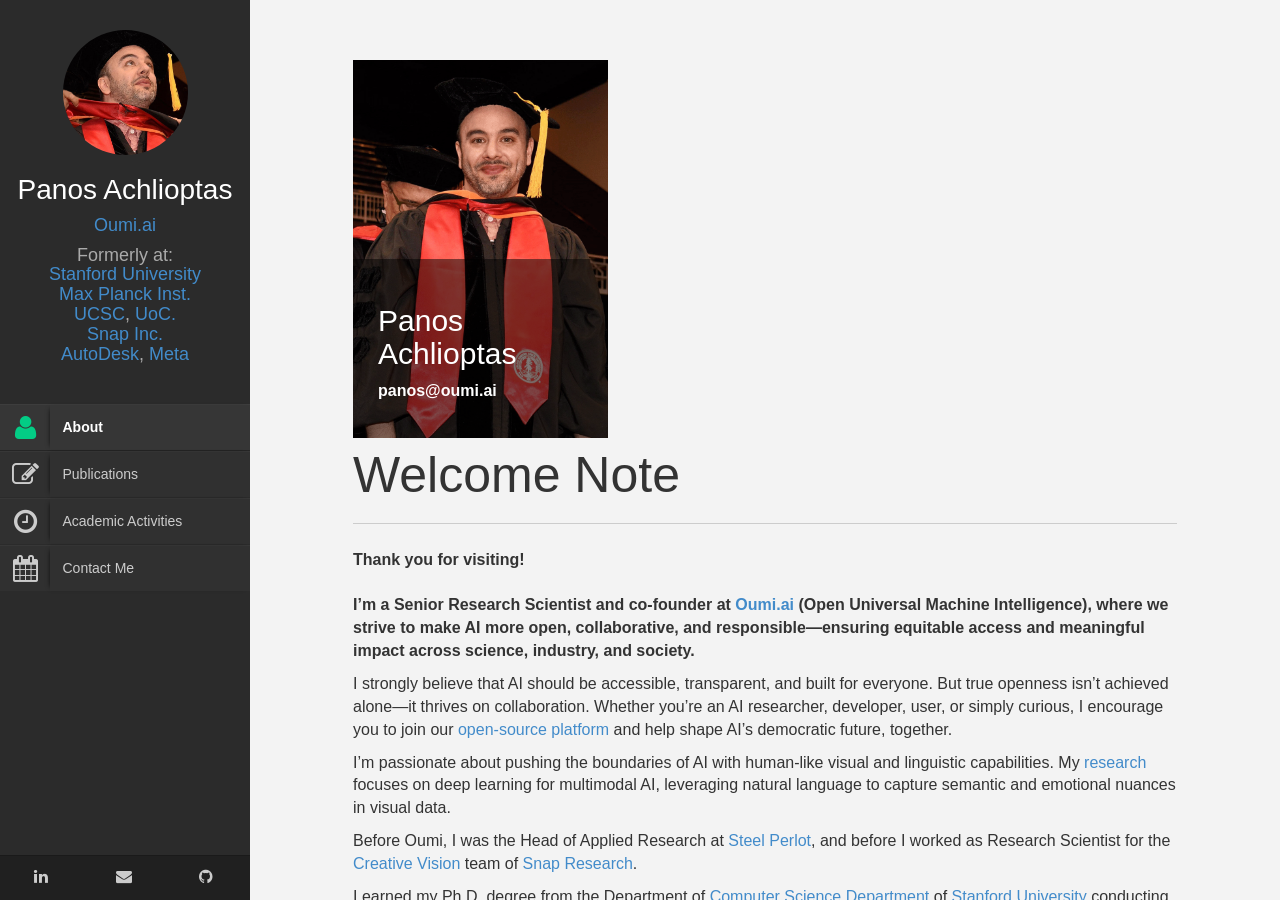
==== index.html @ 05453a34 "Init" ====
<!DOCTYPE html>
<html lang="en">
    <head>        
        <!-- Google tag (gtag.js) -->
        <script async src="https://www.googletagmanager.com/gtag/js?id=G-FHZW2W76WM"></script>
        <script>
            window.dataLayer = window.dataLayer || [];
            function gtag(){dataLayer.push(arguments);}
            gtag('js', new Date());

            gtag('config', 'G-FHZW2W76WM');
        </script>
    
        <title>Panos Achlioptas</title>
        <meta http-equiv="Content-Type" content="text/html; charset=UTF-8">
        <meta name="author" content="owwwlab.com">
        <meta name="viewport" content="width=device-width, initial-scale=1, maximum-scale=1">        
        <meta name="description" content="Personal webpage" />
        <meta name="keywords" content="panos, achlioptas, αχλιοπτας, παναγιωτης, πανος, stanford, machine learning, deep learning, graphics, art, language, emotions" />
        <link rel="shortcut icon" href="img/favicons/evo_team.png">

        <!--CSS styles-->
        <link rel="stylesheet" href="css/bootstrap.css">
        <link rel="stylesheet" href="css/font-awesome.min.css">  
        <link rel="stylesheet" href="css/perfect-scrollbar-0.4.5.min.css">
        <link rel="stylesheet" href="css/magnific-popup.css">
        <link rel="stylesheet" href="css/style.css">
        <link id="theme-style" rel="stylesheet" href="css/styles/default.css">

        
        <!--/CSS styles-->
        <!--Javascript files-->
        <script type="text/javascript" src="js/jquery-1.10.2.js"></script>
        <script type="text/javascript" src="js/TweenMax.min.js"></script>
        <script type="text/javascript" src="js/jquery.touchSwipe.min.js"></script>
        <script type="text/javascript" src="js/jquery.carouFredSel-6.2.1-packed.js"></script>
        
        <script type="text/javascript" src="js/modernizr.custom.63321.js"></script>
        <script type="text/javascript" src="js/jquery.dropdownit.js"></script>

        <script type="text/javascript" src="js/jquery.stellar.min.js"></script>
        <script type="text/javascript" src="js/ScrollToPlugin.min.js"></script>

        <script type="text/javascript" src="js/bootstrap.min.js"></script>

        <script type="text/javascript" src="js/jquery.mixitup.min.js"></script>

        <script type="text/javascript" src="js/masonry.min.js"></script>

        <script type="text/javascript" src="js/perfect-scrollbar-0.4.5.with-mousewheel.min.js"></script>

        <script type="text/javascript" src="js/magnific-popup.js"></script>
        <script type="text/javascript" src="js/custom.js"></script>

        <!--/Javascript files-->

    </head>
    
    <body>

        <div id="wrapper">
            <a href="#sidebar" class="mobilemenu"><i class="icon-reorder"></i></a>
            
            <div id="sidebar">
                <div id="main-nav">
                    <div id="nav-container">
                        <div id="profile" class="clearfix">
                            <div class="portrate hidden-xs"></div>                            
                            <div class="title">
                                <h2>Panos Achlioptas</h2>
                                <h3>
                                    <a href="https://www.oumi.ai/">Oumi.ai</a>                                   
                                </h3>                                                    
                                <h3>Formerly at:<br>
                                    <a href="https://cs.stanford.edu/">Stanford University</a>
                                    <br>
                                    <a href="https://is.mpg.de/">Max Planck Inst.</a>
                                    <br> 
                                    <a href="https://stemcellgenomics.ucsc.edu/">UCSC</a>, <a href="https://www.csd.uoc.gr/CSD/index.jsp?lang=en">UoC.</a>
                                    <br> <a href="https://research.snap.com/team/category/all.html">Snap Inc.</a>
                                    <br>
                                    <a href="https://www.autodeskresearch.com/about">AutoDesk</a>, <a href="https://ai.facebook.com/">Meta</a>
                                    <br>
                                </h3>                                    
                            </div>
                            
                        </div>
                        <ul id="navigation">
                            <li class="currentmenu">
                              <a href="index.html">
                                <div class="icon icon-user"></div>
                                <div class="text">About</div>
                              </a>
                            </li>  

                            <li>
                              <a href="publication.html">
                                <div class="icon icon-edit"></div>
                                <div class="text">Publications</div>
                              </a>
                            </li> 
                            
                          <!--   <li>
                              <a href="projects.html">
                                <div class="icon icon-book"></div>
                                <div class="text">Projects</div>
                              </a>
                            </li> -->
                            

                            <li>
                              <a href="academic_activity.html">
                                <div class="icon icon-time"></div>
                                <div class="text">Academic Activities</div>
                              </a>
                            </li>

                            <!--
                            <li>
                              <a href="gallery.html">
                                <div class="icon icon-picture"></div>
                                <div class="text">Gallery</div>
                              </a>
                            </li>
                            -->

                            <li>
                              <a href="contact.html">
                                  <div class="icon icon-calendar"></div>
                                  <div class="text">Contact Me</div>
                              </a>
                            </li>

                            <!--
                            <li>
                              <a href="cv.pdf">
                                  <div class="icon icon-download-alt"></div>
                                  <div class="text">Download CV</div>
                              </a>
                            </li>
                            -->
                        </ul>
                    </div>        
                </div>
                
                
                <div class="social-icons">
                    <ul>
                        <li>
                            <a href="https://www.linkedin.com/in/panos-achlioptas-809b67249"><i class="icon-linkedin"></i></a>
                        </li>
                        
                        <li>
                        	<a href = "mailto: pachlioptas@gmail.com" target="_blank"><i class="icon-envelope"></i></a>                            
                        </li>

                        <li>
                            <a href="https://www.github.com/optas"> <i class="icon-github"> </i> </a>
                        </li>

                    </ul>
                </div>                    
            </div>

            <div id="main">
            
                <div id="biography" class="page home" data-pos="home">
                    <div class="pageheader">
                        <div class="headercontent">
                            <div class="section-container">
                                
                                <div class="row">
                                    <div class="col-sm-2 visible-sm"></div>
                                          
                                    <div class="col-sm-8 col-md-4">
                                        <div class="biothumb">
                                            <img alt="image" src="img/personal/personal-big.png" class="img-responsive">
											
                                            <div class="overlay">
												<h2 class="">Panos Achlioptas</h2>
                                                <ul class="list-unstyled">                  
                                                <li><b>panos@oumi.ai</b></li>
                                                </ul>
                                            </div>
                                        </div>                                        
                                    </div>

                                    <div class="clearfix visible-sm visible-xs"></div>
                                    <div class="col-sm-8 col-md-12">
                                        <h5 class="title">Welcome Note</h5>
                                       


<p> 
<strong>Thank you for visiting! <br><br>
    I’m a Senior Research Scientist and co-founder at <a href="http://www.oumi.ai/">Oumi.ai</a> (Open Universal Machine Intelligence), where we strive to make AI more open, collaborative, and responsible—ensuring equitable access and meaningful impact across science, industry, and society.

</strong>

</p>  

<p> I strongly believe that AI should be accessible, transparent, and built for everyone. But true openness isn’t achieved alone—it thrives on collaboration. 
    
Whether you’re an AI researcher, developer, user, or simply curious, I encourage you to join our <a href="https://github.com/oumi-ai/oumi"> open-source platform</a> and help shape AI’s democratic future, together.
</p>

<p>
I’m passionate about pushing the boundaries of AI with human-like visual and linguistic capabilities. My <a href="publication.html">research</a> focuses on deep learning for multimodal AI, leveraging natural language to capture semantic and emotional nuances in visual data.
</p>

<p>Before Oumi, I was the Head of Applied Research at <a href="https://www.steelperlot.com/"> Steel Perlot</a>, and before I worked as Research Scientist for the <a href="https://research.snap.com/team/category/creative-vision/">Creative Vision</a> team of <a href=https://research.snap.com/>Snap Research</a>. 
</p>

<p>I earned  my Ph.D. degree from the Department of <a href="http://www-cs.stanford.edu/">Computer Science Department</a> of <a href="http://www.stanford.edu/">Stanford University</a> conducting research with the <a href="http://geometry.stanford.edu/">Geometric Computing Lab</a> under the supervision of <a href="https://geometry.stanford.edu/member/guibas/">Leo Guibas</a>. 
</p>


<!-- <p>During my PhD, I interned at the <a href="https://research.fb.com/category/facebook-ai-research/"> Facebook AI Research Lab (FAIR) </a> in Menlo Park and, before that, at <a href="https://www.autodeskresearch.com/about"> Autodesk Research </a> in San Francisco. Before that, I was a research assistant in the <a href="https://hausslergenomics.ucsc.edu"> Haussler Lab </a> at <a href="https://www.ucsc.edu">UCSC</a> and an Erasmus scholar at the <a href=https://is.tuebingen.mpg.de> Max Planck Institute for Intelligent Systems </a>in Tüebingen, DE.</p> -->

<!-- <p> Previously, I did my Master's Thesis at <a href="http://www.stanford.edu/">Stanford</a> and my Diploma Thesis with the <a href="http://spl.edu.gr">Signal Processing Laboratory </a> affiliated with the <a href="http://www.csd.uoc.gr">Computer Science Department</a> of the <a href="http://www.en.uoc.gr">University of Crete</a>.</p> -->

<!-- <p style='text-align: right; font-size: 13pt; padding-top: 10px; font-family:Lucida Sans Typewriter'> 
    <a href='https://en.wikipedia.org/wiki/Philotimo'>Φιλότιμο</a>, 
    <a href='https://greekerthanthegreeks.com/2015/03/lost-in-translation-word-of-day-meraki.html'> Μεράκι</a>,
    <a href='https://en.wikipedia.org/wiki/Color_wheel_theory_of_love#Agape'>Αγάπη.</a>
</p> -->

</div>  
</div>
</div>        
</div>
</div>




<div class="container" id ="Outreach">
        <div class="row">
            <div class="col-lg-12 col-md-12 col-sm-12 col-sx-12">
                <h2 class="section-heading text-center">Outreach</h2>
                <hr class="primary" />
                &nbsp;

<p style="margin-bottom:5px">On weekends, depending on availability, I voluntarily host <strong>office hours for students</strong> (especially underrepresented groups and junior students) who want to get into or dive deeper into the fields of Machine Learning, Computer Vision, or NLP. Each slot is 20-minutes long. If you want to schedule a meeting, please fill out this <a href="https://forms.gle/BVUSYn7bXf8HnkuJ6"> questionnaire</a>.</p>
</div>
</div>
</div>



		<div class="container" id ="news">
			<div class="row">
				<div class="col-lg-12 col-md-12 col-sm-12 col-sx-12">
					<h2 class="section-heading text-center">Notable Updates</h2>
					<hr class="primary" />
					&nbsp;
                    
                    <p style="font-size:11pt; margin-bottom:5px">
                        <b>January 2025:</b> We’re officially out of stealth! The press is taking notice—check out our coverage in 
                        <a href="https://venturebeat.com/ai/ex-google-apple-engineers-launch-unconditionally-open-source-oumi-ai-platform-that-could-help-to-build-the-next-deepseek/" target="_blank" rel="noopener noreferrer">VentureBeat</a>, 
                        <a href="https://www.geekwire.com/2025/ex-google-apple-engineers-raise-10m-to-give-ai-its-linux-moment-with-new-open-source-platform/" target="_blank" rel="noopener noreferrer">GeekWire</a>, and 
                        <a href="https://thenewstack.io/making-good-on-the-promise-of-open-source-ai/" target="_blank" rel="noopener noreferrer">The New Stack</a>.
                      </p>

                    <p style="font-size:11pt;margin-bottom:5px"><b>June 2023:</b> 
                        I have two first-author papers appearing in <a href="https://cvpr2023.thecvf.com/">CVPR-2023</a>, Vancouver. <a href="https://affective-explanations.org/"> Affection</a> and <a href="https://changeit3d.github.io/"> ShapeTalk</a>. A big shout-out to all my co-authors who have made these works a reality shared at the top-tier level of our research community.
                    </p>    

                    <p style="font-size:11pt;margin-bottom:5px"><b>April 2023:</b> 
                        Our third workshop at the intersection of <i>3D scenes and natural language</i> for common objects (<a href="https://languagefor3dscenes.github.io/ICCV2023/">L3DS</a>) will be part of the <a href="https://iccv2023.thecvf.com/"> ICCV-2023</a> workshop series.                        
                    </p>       

                    <p style="font-size:11pt;margin-bottom:5px"><b>December 2022:</b> 
                        My first last-author paper is now a reality (<a href="https://scanents3d.github.io/">ScanEnts3D</a>). In this work, we exploit dense correspondences between 3D objects in scenes and referential language and improve the SoTA in two essential multi-modal tasks in 3D scenes. Big shout-out to my amazing intern <a href="https://cemse.kaust.edu.sa/people/person/ahmed-s-abdelreheem">Ahmed Abdelreheem</a> for all his hard work.
                      </p>

                
                    <p style="font-size:11pt;margin-bottom:5px"><b>November 2022:</b> 
                        <a href="https://arxiv.org/abs/2212.05011">LADIS</a>, a rigorous framework for improving shape editing models of 3D objects via language, will appear in the findings of <a href="https://2022.emnlp.org/"> EMNLP-2022</a>. 
                    </p>                                         


                    <p style="font-size:11pt;margin-bottom:5px"><b>October 2022:</b> 
                        A big milestone in my "quest" of developing <b>more emotionally aware, and human-centric AI</b> is achieved. <a href="https://affective-explanations.org/">Affection</a> is now on <a href="https://arxiv.org/abs/2210.01946"> arXiv</a>.
                    </p>                                         


                    <p style="font-size:11pt;margin-bottom:5px"><b>April 2022:</b> 
                        <a href="https://arxiv.org/abs/2204.00604">Dance2Music-GAN</a>, a practical adversarial multi-modal framework that generates complex musical samples conditioned on dance videos, will appear at <a href="https://eccv2022.ecva.net/"> ECCV-2022</a>.                       
                    </p>                                                            
                    

                    <p style="font-size:11pt;margin-bottom:5px"><b>March 2022:</b> 
                       Our second workshop at the intersection of <strong>3D scenes and natural language</strong> for common objects (<a href="https://languagefor3dscenes.github.io/ECCV2022/">L3DS</a>), will be part of the <a href="https://eccv2022.ecva.net/program/"> ECCV-2022</a> workshop series. We are looking forward to a happy reunion and passionate, productive discussions.
                    </p>                                        


                    <p style="font-size:11pt;margin-bottom:5px"><b>March 2022:</b> 
                       <a href="https://formyfamily.github.io/NeROIC/">NeROIC</a>, a novel <strong>object acquisition framework</strong> which exploits and extends radiance fields to capture high-quality 3D objects from online <strong>image</strong> collections, will appear at <a href="https://s2022.siggraph.org/"> SIGGRAPH-2022</a>.
                    </p>                                        


                    <p style="font-size:11pt;margin-bottom:5px"><b>March 2022:</b> 
                       <a href="https://arxiv.org/abs/2112.06390">PartGlot</a>, which opens the door for the automatic recognition and localization of shape-parts via referential language <strong>alone</strong>, will appear with an oral presentation in <a href="https://cvpr2022.thecvf.com/">CVPR-2022</a>.
                    </p>                                        

                    <p style="font-size:11pt;margin-bottom:5px"><b>November 2021:</b> 
                       Gave a talk describing recent trends on Affective Deep Learning at <b>Stanford's 
                       STATS 281</b> <i>Statistical Analysis of Fine Art</i>.

                    </p>                    

                    <p style="font-size:11pt;margin-bottom:5px"><b>October 2021:</b> 
                       I am excited to start my new role as a Research Scientist for the <a href="https://research.snap.com/team/category/creative-vision/"> Creative Vision</a> of SNAP Research.
                    </p>

					<p style="font-size:11pt;margin-bottom:5px"><b>May 2021:</b> 
						The content of our CVPR-21 workshop <a href="https://language3dscenes.github.io/">L3DS</a> concerning language and 3D scenes has been finalized! Among others, we will host a benchmark challenge for <b>ReferIt3D</b>: (<a href="https://referit3d.github.io/benchmarks.html">here</a>).		
					</p>

					<p style="font-size:11pt;margin-bottom:5px"><b>March 2021:</b> 
						<a href="https://github.com/optas/artemis">ArtEmis</a> keeps growing. Now it is featured in <a href="https://www.forbes.com/sites/evaamsen/2021/03/30/artificial-intelligence-is-learning-to-categorize-and-talk-about-art/?sh=21d5d4fc37ac&utm_source=TWITTER&utm_medium=social&utm_content=4681414173&utm_campaign=sprinklrForbesScience&fbclid=IwAR1Q42fcjUIQK_qe9IgECgE7mXR_VTfzH77vnMWwp3Dwy8meXN5zy4Wt9T8">Forbes Science</a>.
					</p>

					<p style="font-size:11pt;margin-bottom:5px"><b>March 2021:</b> I successfully defended my <b>Ph.D. Thesis</b> titled <i>"Learning to Generate and Differentiate 3D Objects Using Geometry & Language"</i>.
					</p>

					<p style="font-size:11pt;margin-bottom:5px"><b>March 2021:</b>
						I will give a lightning talk on <i>"Art and AI"</i> during HAI’s <a href="https://hai.stanford.edu/2021-spring-conference-agenda">Intelligence Augmentation: AI Empowering People to Solve Global Challenges.</a> 
					</p>

					<p style="font-size:11pt;margin-bottom:5px"><b>March 2021: </b>Our work <a href="http://www.artemisdataset.org">ArtEmis</a>: <i> Affective Language for Visual Art</i> is provisionally accepted as an <i>Oral</i> presentation in <a href="http://cvpr2021.thecvf.com">CVPR-2021</a>.</p>

					<p style="font-size:11pt;margin-bottom:5px"><b>February 2021:</b>
					Our recent arXiv report (<a href="https://arxiv.org/abs/2101.07396">ArtEmis</a>) attracted some media attention:
						<a href="https://www.newscientist.com/article/2266240-ai-art-critic-can-predict-which-emotions-a-painting-will-evoke/">New Scientist</a>, 
						<a href="https://hai.stanford.edu/news/artists-intent-ai-recognizes-emotions-visual-art"> HAI</a>,
						<a href="https://www.marktechpost.com/2021/01/30/stanford-researchers-introduces-artemis-a-dataset-containing-439k-emotion-attributions/">MarkTechPost</a>, <a href=https://www.radio.com/kcbsradio> KCBS-Radio</a> (want to hear me talk about it? check the short interview below):
						<div style="text-align: center"><audio  controls> <source src="data/interviews/artemis/kcbs/SAT-AI-ART_2_2-6-21(disco_mix).mp3" type="audio/mpeg"></audio>
						</div>
					</p>

					<p style="font-size:11pt;margin-bottom:5px"><b>February 2021:
					</b> I will co-organize the 1st Workshop on <i>Language for 3D Scenes</i> in CVPR 2021. We hope to spark new interest in this emerging area!</p>
					<!-- (<a href="https://language3dscenes.github.io/">page-coming-soon</a>)  -->
					<p style="font-size:11pt;margin-bottom:5px"><b>February 2021:</b>
					I am initiating this "News" section. My intention is to give the <b>gist</b> of my (primarily) professional updates to visitors.</p>

<!-- 
					<p id="ShowLink_news"><a title="Show more News"
 href="#" onclick="var elements = document.getElementsByClassName('hidden_news');for(var i=0; i<elements.length; i++) {elements[i].style.display='block';}document.getElementById('ShowLink_news').style.display='none';document.getElementById('HideLink_news').style.display='block';return false;">Show more</a></p>
				<p id="HideLink_news" style="display:none"><a title="Show less News"
href="#" onclick="var elements = document.getElementsByClassName('hidden_news');for(var i=0; i<elements.length; i++) {elements[i].style.display='none';}document.getElementById('HideLink_news').style.display='none';document.getElementById('ShowLink_news').style.display='block';return false;">Show less</a></p> -->
				


				</div>
				</div>
				</div>



                

                
</div>
</div>
</body>
</html>
---- css/style.css ----
/* General styles
 **************************************************/
@font-face {
	font-family: 'Lato';
	font-style: normal;
	font-weight: 300;
	src: local('Lato Light'), local('Lato-Light'), url(http://themes.googleusercontent.com/static/fonts/lato/v6/KT3KS9Aol4WfR6Vas8kNcg.woff) format('woff');
}

@font-face {
	font-family: 'Lato';
	font-style: normal;
	font-weight: 400;
	src: local('Lato Regular'), local('Lato-Regular'), url(http://themes.googleusercontent.com/static/fonts/lato/v6/9k-RPmcnxYEPm8CNFsH2gg.woff) format('woff');
}

@font-face {
	font-family: 'Lato';
	font-style: normal;
	font-weight: 900;
	src: local('Lato Black'), local('Lato-Black'), url(http://themes.googleusercontent.com/static/fonts/lato/v6/BVtM30trf7q_jfqYeHfjtA.woff) format('woff');
}

@font-face {
	font-family: 'Lato';
	font-style: italic;
	font-weight: 400;
	src: local('Lato Italic'), local('Lato-Italic'), url(http://themes.googleusercontent.com/static/fonts/lato/v6/oUan5VrEkpzIazlUe5ieaA.woff) format('woff');
}

body {
	font-size: 16px;
	font-family: 'Lato', sans-serif;
	font-weight: 400;
	background: #4D4D4D;
}

a,a:hover,a:focus {
	text-decoration: none;
	outline: 0;
}

h1,h2,h3,h4,h5,h6,.h1,.h2,.h3,.h4,.h5,.h6 {
	font-family: "Lato", Helvetica, Arial, sans-serif;
	font-weight: 300;
}

/* mobile menu
 **************************************************/
.mobilemenu {
	position: fixed;
	top: 0px;
	left: 0;
	right: 0;
	z-index: 1002;
	font-size: 30px;
	padding: 2px 10px;
	background: #2b2b2b;
	display: block;
	width: 50px;
	height: 50px;
	color: #fff;
	display: none;
}

.mobilemenu:hover,.mobilemenu:focus {
	color: #fff;
}

/* layout
 **************************************************/
#main-nav {
	text-align: left;
	vertical-align: top;
	-webkit-user-select: none;
	-moz-user-select: none;
	-ms-user-select: none;
	user-select: none;
	width: 250px;
	background: #2b2b2b;
	position: absolute;
	left: 0;
	top: 0;
	bottom: 45px;
	overflow: hidden;
}

#main {
	position: absolute;
	left: 250px;
	right: 0;
	top: 0;
	bottom: 0;
	background: #fefefe;
	overflow: hidden;
}

.page {
	overflow: auto;
	position: absolute;
	top: 0;
	left: 0px;
	bottom: 0;
	width: 100%;
	background-color: #f7f7f7;
}

.home {
	left: 0px;
	z-index: 0;
	width: 100%;
}

#overlay {
	position: absolute;
	top: 0;
	left: 0px;
	bottom: 0;
	right: 0px;
	background-color: #000;
	-ms-filter: "progid:DXImageTransform.Microsoft.Alpha(Opacity=25)";
	filter: alpha(opacity=25);
	opacity: 0.25;
	display: none;
	z-index: 300;
	cursor: crosshair;
	cursor: url(../img/pointer.png), auto;
}

#runner {
	position: absolute;
	width: 30px;
	height: 20px;
	color: #fff;
	font-size: 20px;
	z-index: 2000;
}

.currentpage {
	-webkit-box-shadow: -2px 0 4px -2px rgba(0,0,0,.25);
	box-shadow: -2px 0 4px -2px rgba(0,0,0,.25);
}

/* sidebar
 **************************************************/
#nav-container {
	position: relative;
	padding-bottom: 75px;
	bottom: 0;
	height: 100%;
}

#profile {
	text-align: center;
	padding: 30px 10px;
	position: relative;
}

#profile .portrate {
	background-image: url("../img/personal/personal-image.jpg");
	width: 125px;
	margin: 0 auto;
	height: 125px;
	border-radius: 50%;

	-webkit-background-size: cover;
	-moz-background-size: cover;
	background-size: cover;
}

#profile .title h2 {
	font-size: 28px;
	font-weight: 300;
	color: #fff;
	margin: 20px 0 10px 0;
}

#profile .title h3 {
	font-size: 18px;
	font-weight: 300;
	color: #aaa;
	margin: 0px 0 10px 0;
}

ul#navigation {
	padding: 0;
	margin: 0;
}

ul#navigation li {
	display: block;
	float: none;
	clear: both;
	background: #303030;
	border-top: 1px solid #373737;
	border-bottom: 1px solid #2B2B2B;

	-webkit-transition: background 0.5s;
	-moz-transition: background 0.5s;
	-o-transition: background 0.5s;
	-ms-transition: background 0.5s;
	transition: background 0.5s;
}

ul#navigation li a {
	color: #ccc;
	font-size: 14px;
}

ul#navigation li:hover,ul#navigation li:focus {
	background: #363636;
}

ul#navigation li:hover a,ul#navigation li:focus a {
	color: #f7f7f7;
}

ul#navigation .currentmenu {
	font-weight: bold;
}

ul#navigation li.currentmenu a {
	color: #fff;
}

/*ul#navigation li.external:hover .icon, ul#navigation li.currentmenu .icon{
	color: #03cc85;
}*/

ul#navigation li.currentmenu {
	background: #363636;
	border-top: 1px solid #3d3d3d;
	border-bottom: 1px solid #252525;
}


ul#navigation li .text {
	padding-left: 5%;
	margin-left: 50px;
	line-height: 45px;

	-webkit-box-shadow: -3px 0 5px -4px #000;
	box-shadow: -3px 0 5px -4px #000;
}

ul#navigation li .icon {
	float: left;
	line-height: 45px;
	width: 50px;
	text-align: center;
	font-size: 27px;
}

.social-icons {
	position: absolute;
	bottom: 0;
	left: 0;
	width: 100%;
	background: #202020;
	border-top: 1px solid #1A1A1A;
	width: 250px;
	z-index: 2;
	height: 45px;
}

.social-icons ul {
	padding: 0;
	margin: 0;
	list-style: none;
}

.social-icons li {
	float: left;
	width: 33%;
	padding: 10px;
	text-align: center;
}

.social-icons a {
	color: #ccc;
}

.social-icons a:hover,.social-icons a:focus {
	color: #fff;
}

.social-icons i {
	font-size: 16px;
}

/* page specifics
 **************************************************/
.page-container {
	position: relative;
}

.pageheader {
	background: #f3f3f3;
	position: relative;
	padding: 60px 0 45px 0;
}

.pageheader:after {
	top: 100%;
	border: solid transparent;
	content: " ";
	height: 0;
	width: 0;
	position: absolute;
	pointer-events: none;
	border-color: rgba(8, 4, 13, 0);
	border-top-color: #f3f3f3;
	border-width: 30px;
	left: 50%;
	margin-left: -30px;
	z-index: 1;
}

.headercontent .title {
	font-size: 50px;
	margin-bottom: 25px;
	border-bottom: 1px solid #ccc;
	padding: 0 0 20px 0;
}

.headercontent .subtitle {
	border-bottom: 1px solid #ccc;
	margin: 0 0 10px 0;
	padding: 5px 0;
}

.headercontent .subtitle h3 {
	margin: 0;
	padding: 0;
}

.page .section {
	padding: 70px 0;
	position: relative;
}

.section-container {
	padding: 0 10%;
}

.color-1 {
	background: #fcfcfc;
}

.color-2 {
	background: #f7f7f7;
}

.color-3 {
	background: #2c2c2d;
	color: #fff;
}

.color-4 {
	background: #000;
}

.section .title {
	border-bottom: 1px solid #ccc;
	margin: 0 0 30px 0;
	padding: 20px 0;
}

.section .title h3 {
	padding: 0;
	margin: 0;
	font-size: 26px;
}


.biothumb{position: relative;}
.biothumb .overlay{
	position: absolute;
	width: 100%;
	color:#fff;
	bottom: 0;
	background-color: black;
	background-color: rgba(0,0,0,0.5);
	padding:25px;
}
.biothumb .overlay h1{
	font-size: 45px;
}



/*************************************************
 *  uls
 **************************************************/
.ul-bolded li {
	font-weight: bold;
}

.ul-boxed li {
	padding: 7px;
	background-color: #FdFdFd;
	margin-bottom: 10px;
	-webkit-box-shadow: 0px 3px 3px -3px #ccc;
	box-shadow: 0px 3px 3px -3px #ccc;
	border-radius: 2px;
	border-left: 5px solid;
}

/* ul-card
 **************************************************/
ul.ul-card {
	padding: 0;
	margin: 0;
	list-style: none;
}

ul.ul-card li {
	position: relative;
	padding: 50px 15px 20px 15px;
	background-color: #fff;
	margin-bottom: 15px;
	-webkit-box-shadow: 0px 3px 3px -3px #ccc;
	box-shadow: 0px 3px 3px -3px #ccc;
	border-radius: 3px;
	margin-left: 10px;
	color: #333;
}

ul.ul-card li .dy {
	position: absolute;
	top: 10px;
	left: -10px;
	border-radius: 0px;
	padding: 0;
color: white;
}

ul.ul-card li .dy span {
	padding: 7px 10px;
	line-height: 30px;
	margin: 0;
}

/*ul.ul-card li .dy .degree {
	background-color: #03bb7a;
}*/

ul.ul-card li .dy .year {
	/*background-color: #03cc85;*/
	-webkit-box-shadow: -3px 0px 7px -3px rgba(68, 68, 68, 0.5);
	box-shadow: -3px 0px 7px -3px rgba(68, 68, 68, 0.5);
	margin-left: -3px !important;
}

ul.ul-card li .description p {
	font-size: 16px;
	margin: 0;
}

ul.ul-card li .description p.where {
	font-weight: 300;
	font-size: 14px;
}

/* ul-dates
 **************************************************/
ul.ul-dates,ul.ul-dates-gray {
	margin: 0;
	padding: 0;
	list-style: none;
}

ul.ul-dates li,ul.ul-dates-gray li {
	margin-bottom: 15px; /*margin-left:  20px;
	*/
}

ul.ul-dates div.dates,ul.ul-dates-gray div.dates {
	float: left;
	width: 75px;
}

ul.ul-dates div.dates span,ul.ul-dates-gray div.dates span {
	/*background-color: #03cc85;*/
	padding: 6px;
	display: block;
	text-align: center;
	color: #fff;
	position: relative;
}

ul.ul-dates-gray div.dates span {
	background-color: #BBBBBB;
}

/*ul.ul-dates div.dates span:last-child {
	background-color: #03bb7a;
}*/

ul.ul-dates-gray div.dates span:last-child {
	background-color: #979797;
}

ul.ul-dates-gray div.dates span:first-child,ul.ul-dates div.dates span:first-child {
	-webkit-box-shadow: 0px 2px 6px -3px rgba(68, 68, 68, 0.5);
	box-shadow: 0px 2px 6px -3px rgba(68, 68, 68, 0.5);
	z-index: 3;
	position: relative;
}

ul.ul-dates div.content,ul.ul-dates-gray div.content {
	margin-left: 90px;
	min-height: 70px;
	padding-top: 10px;
}

ul.ul-dates div.content h4,ul.ul-dates-gray div.content h4 {
	font-weight: 400;
	font-size: 16px;
	margin-top: 0;
}

ul.ul-dates div.content p,ul.ul-dates-gray div.content p {
	font-size: 13px;
}

/* ul-timeline
 **************************************************/
ul.timeline {
	border-left: 8px solid #FFF;
	list-style: none;
	padding: 1px 0;
	margin-left: 100px;
}

ul.timeline li .date {
	float: left;
	padding: 10px 15px 10px 10px;
	margin-top: 10px;
	margin-left: -115px;
	font-size: 15px;
	width: 110px;
	text-align: center;
	/*background: #03cc85;*/
	color: #fff;
}

/*ul.timeline li.open .data {
	background: #03bb7a;
}*/

ul.timeline li .circle {
	float: left;
	margin: 20px 0;
	margin-left: -14px;
	width: 20px;
	height: 20px;
	border: 4px solid #FFFFFF;
	border-radius: 50%;
	background-color: #d5d5d5;
}

ul.timeline li.open .circle {
	/*background-color: #03bb7a;*/
	-webkit-box-shadow: 0px 2px 6px -3px rgba(68, 68, 68, 0.5);
	box-shadow: 0px 2px 6px -3px rgba(68, 68, 68, 0.5);
}

ul.timeline li .data {
	background: #fdfdfd;
	margin: 10px 0px 10px 20px;
	border-left: 10px solid;
	padding: 18px 20px;
	font-size: 16px;

	-webkit-box-shadow: 0px 3px 3px -3px #ccc;
	box-shadow: 0px 3px 3px -3px #ccc;
	border-radius: 3px;
}

ul.timeline li.open .data {
	/*border-color: #03bb7a;*/
	background: #fff;
}

ul.timeline li .data .subject {
	cursor: pointer;
	color: #777;
	font-size: 18px;
}

ul.timeline li .data .text {
	display: none;
	margin-top: 15px;
	font-size: 14px;
}

/* ul-withdetails
 **************************************************/
.ul-withdetails {
	list-style: none;
	padding: 0;
}

.ul-withdetails li {
	background-color: #FdFdFd;
	margin-bottom: 15px;

	-webkit-box-shadow: 0px 3px 3px -3px #ccc;
	box-shadow: 0px 3px 3px -3px #ccc;
	border-radius: 3px;
}

.ul-withdetails li .image {
	position: relative;
	overflow: hidden;
}

.ul-withdetails li .imageoverlay {
	position: absolute;
	top: 0;
	left: -100%;
	width: 100%;
	height: 100%;
	/*background: #03cc85;*/
	cursor: pointer;
	-ms-filter: "progid:DXImageTransform.Microsoft.Alpha(Opacity=70)";
	filter: alpha(opacity=70);
	opacity: 0.7;
}

.ul-withdetails li .imageoverlay i {
	color: #fff;
	position: absolute;
	top: 40%;
	left: 45%;
	font-size: 30px;
}

.ul-withdetails li .meta {
	overflow: hidden;
	padding: 10px;
	cursor: pointer;
}

.ul-withdetails li .details {
	display: none;
	padding: 20px;
	background: #fff;

	-webkit-box-shadow: inset 0px 3px 5px -3px #ccc;
	box-shadow: inset 0px 3px 5px -3px #ccc;
}

/*************************************************
 * lab partnerts
 **************************************************/
#labp-heads-wrap {
	/*background-color: #03bb7a;*/
	position: relative;
	height: 180px; 
}

#labp-heads-wrap:after {
	top: 100%;
	border: solid transparent;
	content: " ";
	height: 0;
	width: 0;
	position: absolute;
	pointer-events: none;
	border-color: rgba(247, 103, 103, 0);
	/*border-top-color: #03bb7a;*/
	border-width: 15px;
	left: 50%;
	margin-left: -15px;
}

#lab-carousel {
	width: 100%;
	height: 200px;
	position: absolute;
	top: 0;
	left: 0;
}

#lab-carousel div {
	float: left;
	width: 100px;
	height: 100px;
}

#lab-carousel img {
	border: none;
	position: relative;

	-webkit-box-shadow: 0 0 10px #000;
	box-shadow: 0 0 10px #000;
}

.caroufredsel_wrapper {
	margin-top: -10px !important;
	padding-top: 20px !important;
	padding-bottom: 20px !important;
}

#labp-heads-wrap #next,#labp-heads-wrap #prev {
	position: absolute;
	top: 0;
	height: 100%;
	line-height: 180px;
	padding: 0 10px;
	color: #f7f7f7;
	font-size: 30px;
	z-index: 4;
}

#labp-heads-wrap #next {
	right: 0;
}

#labp-heads-wrap #prev {
	left: 0;
}

#labp-heads-wrap #prev.disabled,#labp-heads-wrap #next.disabled {
	color: #ccc;
	cursor: default;
}

#lab-details {
	background-color: #fff;
	padding: 20px;
	padding-top: 40px;
	text-align: center;
	min-height: 150px;

	-webkit-box-shadow: 0px 3px 3px -3px #ccc;
	box-shadow: 0px 3px 3px -3px #ccc;
	border-radius: 2px;
}

#lab-details div {
	display: none;
}

#lab-details h3 {
	margin-top: 0;
}

/* filter dropdowns
 **************************************************/
#filters,.filters,#pub-grid {
	padding: 20px 0 30px 0 !important;
}

#filters h3,.filters h3,div#sort {
	margin-top: 30px;
}

#sort span {
	line-height: 30px;
}

.stuck {
	position: fixed !important;
	z-index: 1001;
	top: 0;
	right: 0;

	-webkit-box-shadow: 0px 2px 4px 0px #cecece;
	box-shadow: 0px 2px 4px 0px #cecece;
}

.cd-dropdown,.cd-select {
	position: relative;
	margin: 20px auto;
	display: block;
}

.cd-dropdown > span {
	width: 100%;
	height: 40px;
	line-height: 40px;
	color: #999;
	font-weight: 700;
	font-size: 16px;
	background: #fff;
	display: block;
	padding: 0 10px 0 30px;
	position: relative;
	cursor: pointer;
}

.cd-dropdown > span:after {
	content: '';
	position: absolute;
	right: 0px;
	top: 0px;
	width: 50px;
	text-align: center;
	font-size: 12px;
	padding: 8px;
	height: 70%;
	line-height: 24px;
}

.cd-dropdown.cd-active > span:after {
	content: '';
}

.cd-dropdown ul {
	list-style-type: none;
	margin: 0;
	padding: 0;
	display: block;
	position: relative;
}

.cd-dropdown > span,.cd-dropdown ul li:nth-last-child(-n+3) span {
	-webkit-box-shadow: 0 1px 1px rgba(0,0,0,0.1);
	box-shadow: 0 1px 1px rgba(0,0,0,0.1);
}

.cd-dropdown ul {
	position: absolute;
	top: 0px;
	width: 100%;
}

.cd-dropdown ul li {
	position: absolute;
	width: 100%;
}

/*.cd-active.cd-dropdown > span {
	color: #03cc85;
}*/

.cd-active.cd-dropdown > span,.cd-active.cd-dropdown ul li span {
	-webkit-box-shadow: 0 1px 1px rgba(0,0,0,0.1);
	box-shadow: 0 1px 1px rgba(0,0,0,0.1);
}

.cd-active.cd-dropdown ul li span {
	-webkit-transition: all 0.2s linear 0s;
	-moz-transition: all 0.2s linear 0s;
	-o-transition: all 0.2s linear 0s;
	-ms-transition: all 0.2s linear 0s;
	transition: all 0.2s linear 0s;
}

.cd-active.cd-dropdown ul li span:hover {
	/*background: #03cc85;*/
	color: #fff;
}

.cd-dropdown ul li span {
	width: 100%;
	background: #fafafa;
	line-height: 40px;
	padding: 0 10px 0 30px;
	display: block;
	color: #bcbcbc;
	cursor: pointer;
	font-weight: 700;
}

/* publications
 **************************************************/
#pub-grid .mix {
	-ms-filter: "progid:DXImageTransform.Microsoft.Alpha(Opacity=0)";
	filter: alpha(opacity=0);
	opacity: 0;
	display: none;
}

.pitems .item {
	margin-bottom: 20px;
	width: 100%;
}

.pitems .pubmain {
	background: #fefefe;
	padding: 25px 25px 35px 25px;
	min-height: 130px;
	position: relative;

	-webkit-box-shadow: 0px 3px 3px -3px #ccc;
	box-shadow: 0px 3px 3px -3px #ccc;
	cursor: pointer;
}

.pitems .pubtitle {
	margin: 0;
	padding: 0 0 15px 0;
	font-size: 20px;
	font-weight: 300;
}

.pitems .pubmain div {
	font-size: small;
}

.pitems .pubmain .label {
	margin-right: 10px;
}

.pitems .pubmain .pubassets {
	position: absolute;
	bottom: 0;
	right: 0;
	background: #fafafa;
	text-align: center;
	border-top: 2px solid;
}

.pitems .pubmain .pubassets a {
	color: #9b9b9b;
	padding: 5px 15px;
	float: right;
	font-size: 18px;
}

.pitems .pubmain .pubassets a:hover,.pitems .pubmain .pubassets a:focus,.pitems .pubmain .pubassets a.pubcollapse {
	/*background: #03cc85;*/
	color: #fff;
}

.pitems .pubdetails {
	background: #fff;
	padding: 25px;
	display: none;
}

/* Gallery
 **************************************************/
#gallery-header {
	_color: #f7f7f7;
}

#gallery-header h2 {
	font-size: 50px;
	text-align: center;
}

#gallery-large {
	_background: #303030;
	padding-top: 20px;
}

ul.grid {
	max-width: 69em;
	list-style: none;
	margin: 30px auto;
	padding: 0;
}

ul.grid li {
	display: block;
	float: left;
	padding: 15px;
	width: 33%;
}

@media screen and (max-width: 900px) {
	ul.grid li {
	width: 50%;
}

}

@media screen and (max-width: 400px) {
	ul.grid li {
	width: 100%;
}

}

ul.grid li >div {
	-webkit-box-shadow: 0 0 8px -1px #000;
	box-shadow: 0 0 8px -1px #000;
	overflow: hidden;
	position: relative;
}

ul.grid li .over {
	position: absolute;
	bottom: -100%;
	width: 102%;
	right: -1%;
	left: -1%;
	color: #fff;
}

ul.grid li .comein {
	position: relative;
	z-index: 1;
	padding: 15px;
	height: 100%;
}

ul.grid li .comein i {
	display: block;
	width: 60px;
	height: 60px;
	position: absolute;
	top: 50%;
	margin-top: -30px;
	left: 50%;
	margin-left: -30px;
	font-size: 22px;
	color: #FFF;

	-webkit-box-shadow: 0 0 60px #fff;
	box-shadow: 0 0 60px #fff;
	border: 1px solid #fff;
	text-align: center;
	padding-top: 17px;
	border-radius: 50%;
}

ul.grid li .comein-bg {
	-khtml-opacity: .70;
	-moz-opacity: .70;
	-ms-filter: ”alpha(opacity=70)”;
	filter: progid:DXImageTransform.Microsoft.Alpha(opacity=0.7);
	filter: alpha(opacity=70);
	opacity: .70;
	position: absolute;
	top: 0;
	bottom: 0;
	right: 0;
	left: 0;
	background: #000;
	z-index: -1;
}

ul.grid li a,ul.grid li img {
	outline: none;
	border: none;
	display: block;
	max-width: 100%;
}

/* at start */
.my-mfp-slide-bottom .mfp-content {
	-ms-filter: "progid:DXImageTransform.Microsoft.Alpha(Opacity=0)";
	filter: alpha(opacity=0);
	opacity: 0;

	-webkit-transition: all 0.7s ease-out;
	-moz-transition: all 0.7s ease-out;
	-o-transition: all 0.7s ease-out;
	-ms-transition: all 0.7s ease-out;
	transition: all 0.7s ease-out;

	-webkit-transform: translateY(-20px) perspective( 600px ) rotateX( 10deg );
	-moz-transform: translateY(-20px) perspective( 600px ) rotateX( 10deg );
	-o-transform: translateY(-20px) perspective( 600px ) rotateX( 10deg );
	-ms-transform: translateY(-20px) perspective( 600px ) rotateX( 10deg );
	transform: translateY(-20px) perspective( 600px ) rotateX( 10deg );
}

/* animate in */
.my-mfp-slide-bottom.mfp-ready .mfp-content {
	-ms-filter: "progid:DXImageTransform.Microsoft.Alpha(Opacity=100)";
	filter: alpha(opacity=100);
	opacity: 1;

	-webkit-transform: translateY(0) perspective( 600px ) rotateX( 0 );
	-moz-transform: translateY(0) perspective( 600px ) rotateX( 0 );
	-o-transform: translateY(0) perspective( 600px ) rotateX( 0 );
	-ms-transform: translateY(0) perspective( 600px ) rotateX( 0 );
	transform: translateY(0) perspective( 600px ) rotateX( 0 );
}

/* animate out */
.my-mfp-slide-bottom.mfp-removing .mfp-content {
	-ms-filter: "progid:DXImageTransform.Microsoft.Alpha(Opacity=0)";
	filter: alpha(opacity=0);
	opacity: 0;

	-webkit-transform: translateY(-10px) perspective( 600px ) rotateX( 10deg );
	-moz-transform: translateY(-10px) perspective( 600px ) rotateX( 10deg );
	-o-transform: translateY(-10px) perspective( 600px ) rotateX( 10deg );
	-ms-transform: translateY(-10px) perspective( 600px ) rotateX( 10deg );
	transform: translateY(-10px) perspective( 600px ) rotateX( 10deg );
}

/* Dark overlay, start state */
.my-mfp-slide-bottom.mfp-bg {
	-ms-filter: "progid:DXImageTransform.Microsoft.Alpha(Opacity=0)";
	filter: alpha(opacity=0);
	opacity: 0;

	-webkit-transition: opacity 0.3s ease-out;
	-moz-transition: opacity 0.3s ease-out;
	-o-transition: opacity 0.3s ease-out;
	-ms-transition: opacity 0.3s ease-out;
	transition: opacity 0.3s ease-out;
}

/* animate in */
.my-mfp-slide-bottom.mfp-ready.mfp-bg {
	-ms-filter: "progid:DXImageTransform.Microsoft.Alpha(Opacity=80)";
	filter: alpha(opacity=80);
	opacity: 0.8;
}

/* animate out */
.my-mfp-slide-bottom.mfp-removing.mfp-bg {
	-ms-filter: "progid:DXImageTransform.Microsoft.Alpha(Opacity=0)";
	filter: alpha(opacity=0);
	opacity: 0;
}

/* contanct
 **************************************************/
.contact-office {
	background: #fff url('../img/contact-bg-1.png') no-repeat;
}

.contact-lab {
	background: #fff url('../img/contact-bg-2.png') no-repeat;
	color: #fff;
}

/*.contact-office .icon-huge, .contact-lab .icon-huge{
	color: #03cc85;
}*/


.icon-huge {
	font-size: 170px;
	text-align: center;
	-ms-filter: "progid:DXImageTransform.Microsoft.Alpha(Opacity=30)";
	filter: alpha(opacity=30);
	opacity: 0.3;
	display: block;
	padding-top: 30px;
}

@media (max-width: 500px) {
	ul.timeline {
	margin: 0;
	border-left: none;
}

ul.timeline .circle {
	display: none;
}

ul.timeline .data {
	margin: 0 !important;
	margin-bottom: 10px !important;
	padding-top: 65px !important;
}

ul.timeline .date {
	margin-left: 0 !important;
}

}

@media (max-width: 991px) {
	.mobilemenu {
	display: block;
}

.social-icons,#main-nav {
	left: -250px;
	z-index: 3;
}

#main {
	left: 0;
}

}
---- css/styles/default.css ----
ul#navigation li.external:hover .icon, ul#navigation li.currentmenu .icon{
	color: #03cc85;
}
.ul-boxed li {
	border-left-color:#03cc85;
}
ul.ul-card li .dy .year {
	background-color: #03cc85;
}
ul.ul-dates div.dates span {
	background-color: #03cc85;
}
ul.timeline li .date {
	background: #03cc85;
}
ul.timeline li .data {
	border-left-color: #03cc85;
}
.ul-withdetails li .imageoverlay {
	background: #03cc85;
}
.cd-active.cd-dropdown > span {
	color: #03cc85;
}
.cd-active.cd-dropdown ul li span:hover {
	background: #03cc85;
}
.pitems .pubmain .pubassets {
	border-top-color:#03cc85; 
}
.pitems .pubmain .pubassets a:hover,.pitems .pubmain .pubassets a:focus,.pitems .pubmain .pubassets a.pubcollapse {
	background: #03cc85;
}
.contact-office .icon-huge, .contact-lab .icon-huge {
	color: #03cc85;
}

/* socpndary color 
**************************************************/
ul.ul-card li .dy .degree {
	background-color: #03bb7a;
}
ul.ul-dates div.dates span:last-child {
	background-color: #03bb7a;
}
ul.timeline li.open .circle {
	background-color: #03bb7a;
}
ul.timeline li.open .data {
	border-color: #03bb7a;
}
#labp-heads-wrap {
	background-color: #03bb7a;
}
#labp-heads-wrap:after{
	border-top-color: #03bb7a;
}
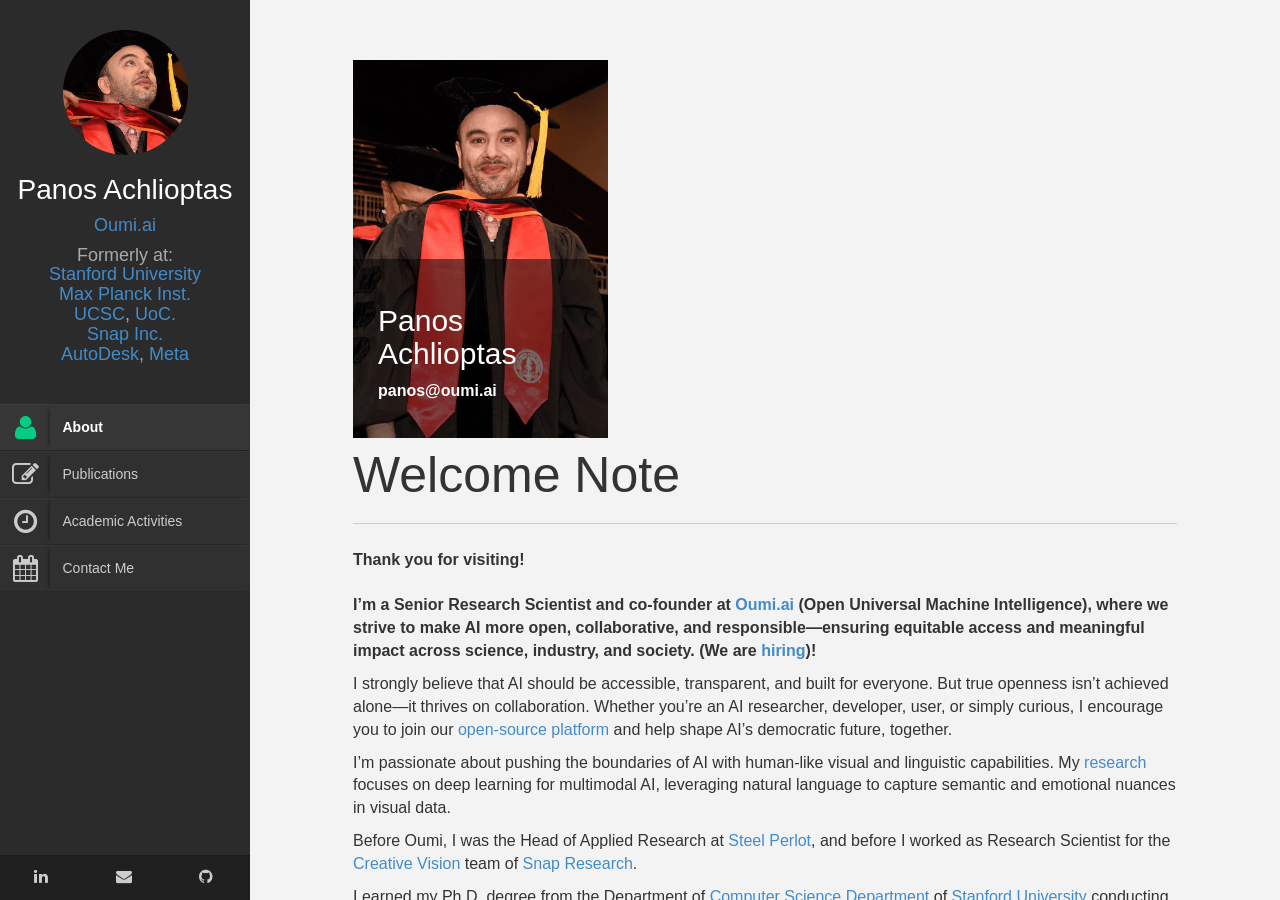
==== commit 8effaa0f: "hiring+" ====
--- a/index.html
+++ b/index.html
@@ -193,25 +193,25 @@
 
 <p> 
 <strong>Thank you for visiting! <br><br>
-    I’m a Senior Research Scientist and co-founder at <a href="http://www.oumi.ai/">Oumi.ai</a> (Open Universal Machine Intelligence), where we strive to make AI more open, collaborative, and responsible—ensuring equitable access and meaningful impact across science, industry, and society.
-
+    I’m a Senior Research Scientist and co-founder at <a href="http://www.oumi.ai/" target="_blank">Oumi.ai</a> (Open Universal Machine Intelligence), where we strive to make AI more open, collaborative, and responsible—ensuring equitable access and meaningful impact across science, industry, and society.
 </strong>
+<strong>(We are <a href="https://jobs.ashbyhq.com/oumi/a384fcdc-7cd7-4930-af8b-22a54c6d702e" target="_blank">hiring</a>)!</strong>
 
 </p>  
 
 <p> I strongly believe that AI should be accessible, transparent, and built for everyone. But true openness isn’t achieved alone—it thrives on collaboration. 
     
-Whether you’re an AI researcher, developer, user, or simply curious, I encourage you to join our <a href="https://github.com/oumi-ai/oumi"> open-source platform</a> and help shape AI’s democratic future, together.
+Whether you’re an AI researcher, developer, user, or simply curious, I encourage you to join our <a href="https://github.com/oumi-ai/oumi" target="_blank"> open-source platform</a> and help shape AI’s democratic future, together.
 </p>
 
 <p>
 I’m passionate about pushing the boundaries of AI with human-like visual and linguistic capabilities. My <a href="publication.html">research</a> focuses on deep learning for multimodal AI, leveraging natural language to capture semantic and emotional nuances in visual data.
 </p>
 
-<p>Before Oumi, I was the Head of Applied Research at <a href="https://www.steelperlot.com/"> Steel Perlot</a>, and before I worked as Research Scientist for the <a href="https://research.snap.com/team/category/creative-vision/">Creative Vision</a> team of <a href=https://research.snap.com/>Snap Research</a>. 
+<p>Before Oumi, I was the Head of Applied Research at <a href="https://www.steelperlot.com/" target="_blank"" > Steel Perlot</a>, and before I worked as Research Scientist for the <a href="https://research.snap.com/team/all.html" target="_blank">Creative Vision</a> team of <a href="https://research.snap.com/" target="_blank">Snap Research</a>. 
 </p>
 
-<p>I earned  my Ph.D. degree from the Department of <a href="http://www-cs.stanford.edu/">Computer Science Department</a> of <a href="http://www.stanford.edu/">Stanford University</a> conducting research with the <a href="http://geometry.stanford.edu/">Geometric Computing Lab</a> under the supervision of <a href="https://geometry.stanford.edu/member/guibas/">Leo Guibas</a>. 
+<p>I earned  my Ph.D. degree from the Department of <a href="http://www-cs.stanford.edu/">Computer Science Department</a> of <a href="http://www.stanford.edu/">Stanford University</a> conducting research with the <a href="https://geometry.stanford.edu/">Geometric Computing Lab</a> under the supervision of <a href="https://geometry.stanford.edu/?member=guibas">Leo Guibas</a>. 
 </p>
 
 
@@ -256,6 +256,11 @@
 					&nbsp;
                     
                     <p style="font-size:11pt; margin-bottom:5px">
+                        <b>February 2025:</b> <a href="https://github.com/oumi-ai/oumi" target="_blank"> Oumi.ai</a> is <bold>number one!</bold> 
+                        <a href="https://github.com/trending?since=weekly" target="_blank" rel="noopener noreferrer">trending repository on Github</a>. Let's do this!
+                    </p>
+
+                    <p style="font-size:11pt; margin-bottom:5px">
                         <b>January 2025:</b> We’re officially out of stealth! The press is taking notice—check out our coverage in 
                         <a href="https://venturebeat.com/ai/ex-google-apple-engineers-launch-unconditionally-open-source-oumi-ai-platform-that-could-help-to-build-the-next-deepseek/" target="_blank" rel="noopener noreferrer">VentureBeat</a>, 
                         <a href="https://www.geekwire.com/2025/ex-google-apple-engineers-raise-10m-to-give-ai-its-linux-moment-with-new-open-source-platform/" target="_blank" rel="noopener noreferrer">GeekWire</a>, and 
